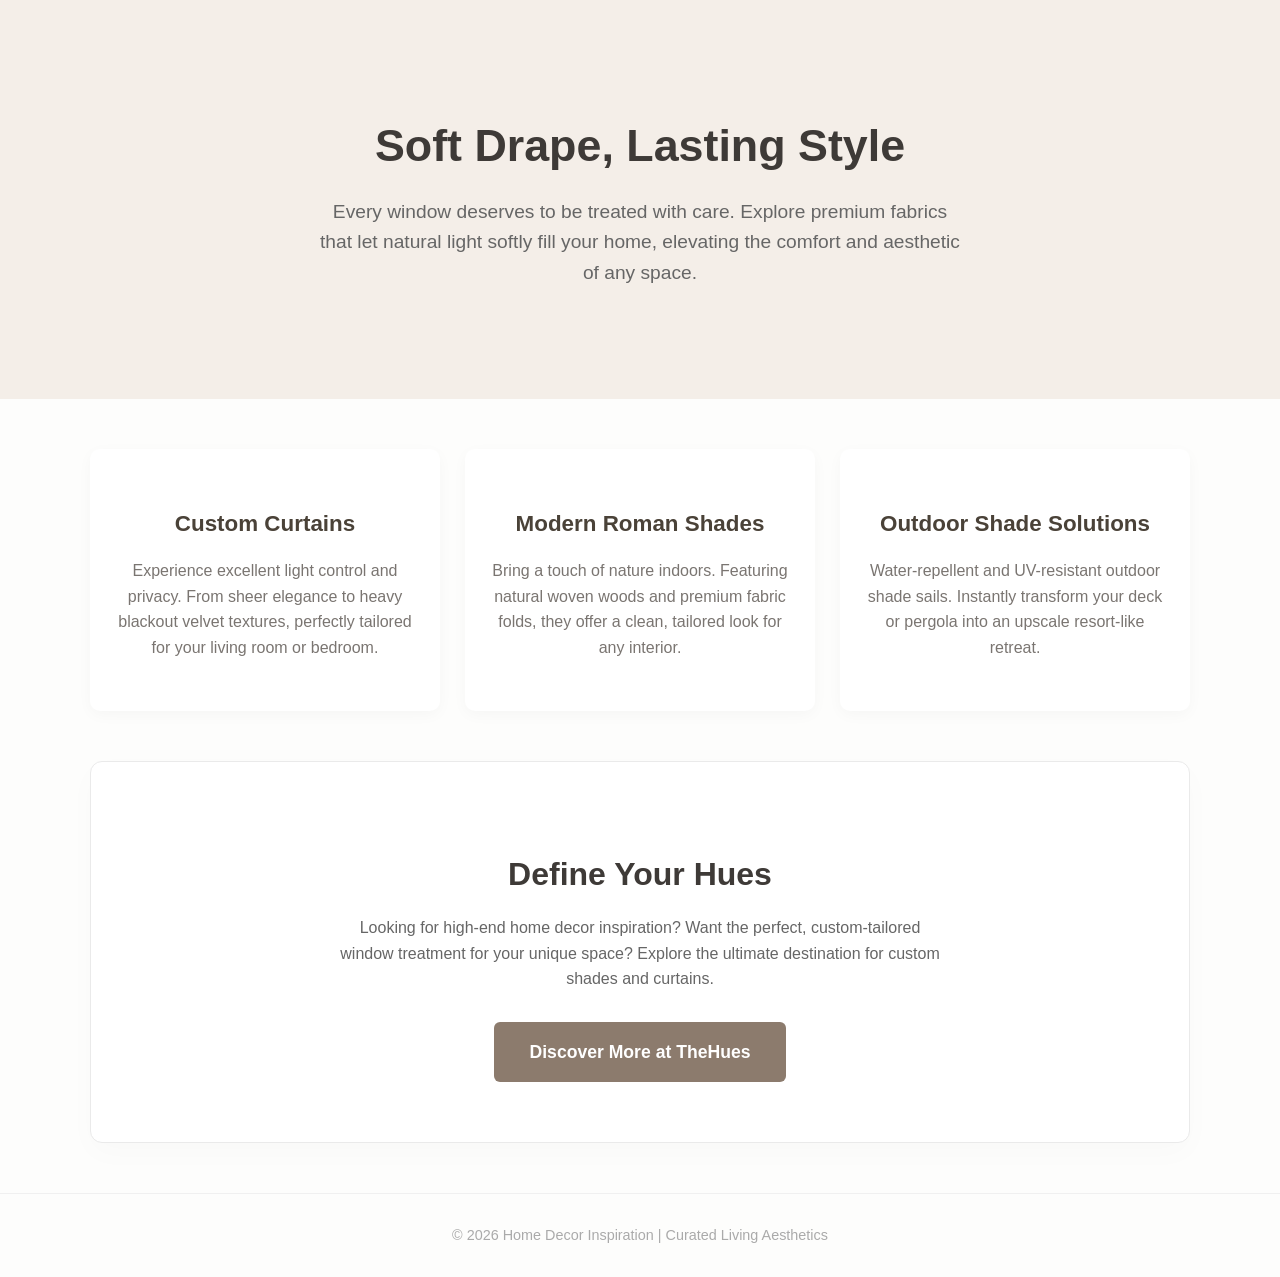
==== index.html @ 333c7a56 "Create index.html" ====
<!DOCTYPE html>
<html lang="en">
<head>
    <meta charset="UTF-8">
    <meta name="viewport" content="width=device-width, initial-scale=1.0">
    <title>Home Decor Inspiration | Custom Curtains & Shades</title>
    <style>
        body {
            font-family: 'Helvetica Neue', Helvetica, Arial, sans-serif;
            margin: 0;
            padding: 0;
            background-color: #fdfdfc;
            color: #333;
            line-height: 1.6;
        }

        header {
            background-color: #f4eee8;
            padding: 80px 20px;
            text-align: center;
        }
        header h1 {
            font-size: 2.8em;
            margin-bottom: 15px;
            color: #3e3a37;
        }
        header p {
            font-size: 1.2em;
            color: #666;
            max-width: 650px;
            margin: 0 auto 30px auto;
        }

        .container {
            max-width: 1100px;
            margin: 50px auto;
            padding: 0 20px;
        }

        .features {
            display: flex;
            gap: 25px;
            flex-wrap: wrap;
            margin-bottom: 50px;
        }
        .card {
            flex: 1;
            min-width: 280px;
            background: #ffffff;
            padding: 35px 25px;
            border-radius: 10px;
            box-shadow: 0 4px 15px rgba(0,0,0,0.03);
            text-align: center;
            transition: transform 0.3s ease;
        }
        .card:hover {
            transform: translateY(-5px);
        }
        .card h3 {
            color: #4a4238;
            font-size: 1.4em;
            margin-bottom: 15px;
        }
        .card p {
            color: #7a7571;
            font-size: 1em;
        }

        .cta-section {
            text-align: center;
            padding: 60px 20px;
            background-color: #ffffff;
            border: 1px solid #eaeaea;
            border-radius: 12px;
            box-shadow: 0 10px 30px rgba(0,0,0,0.02);
        }
        .cta-section h2 {
            color: #3e3a37;
            font-size: 2em;
            margin-bottom: 15px;
        }
        .cta-section p {
            color: #666;
            max-width: 600px;
            margin: 0 auto 30px auto;
        }

        .cta-button {
            display: inline-block;
            background-color: #8c7b6d;
            color: #ffffff;
            padding: 16px 36px;
            text-decoration: none;
            font-size: 1.1em;
            font-weight: bold;
            border-radius: 6px;
            transition: background-color 0.3s ease;
        }
        .cta-button:hover {
            background-color: #736457;
        }

        footer {
            text-align: center;
            padding: 30px 20px;
            color: #aaa;
            font-size: 0.9em;
            background-color: #fdfdfc;
            border-top: 1px solid #f0f0f0;
        }
    </style>
</head>
<body>

    <header>
        <h1>Soft Drape, Lasting Style</h1>
        <p>Every window deserves to be treated with care. Explore premium fabrics that let natural light softly fill your home, elevating the comfort and aesthetic of any space.</p>
    </header>

    <div class="container">
        
        <div class="features">
            <div class="card">
                <h3>Custom Curtains</h3>
                <p>Experience excellent light control and privacy. From sheer elegance to heavy blackout velvet textures, perfectly tailored for your living room or bedroom.</p>
            </div>
            <div class="card">
                <h3>Modern Roman Shades</h3>
                <p>Bring a touch of nature indoors. Featuring natural woven woods and premium fabric folds, they offer a clean, tailored look for any interior.</p>
            </div>
            <div class="card">
                <h3>Outdoor Shade Solutions</h3>
                <p>Water-repellent and UV-resistant outdoor shade sails. Instantly transform your deck or pergola into an upscale resort-like retreat.</p>
            </div>
        </div>

        <div class="cta-section">
            <h2>Define Your Hues</h2>
            <p>Looking for high-end home decor inspiration? Want the perfect, custom-tailored window treatment for your unique space? Explore the ultimate destination for custom shades and curtains.</p>
            
            <a href="https://thehues.com" class="cta-button" target="_blank" rel="noopener noreferrer">
                Discover More at TheHues
            </a>
        </div>
    </div>

    <footer>
        &copy; 2026 Home Decor Inspiration | Curated Living Aesthetics
    </footer>

</body>
</html>
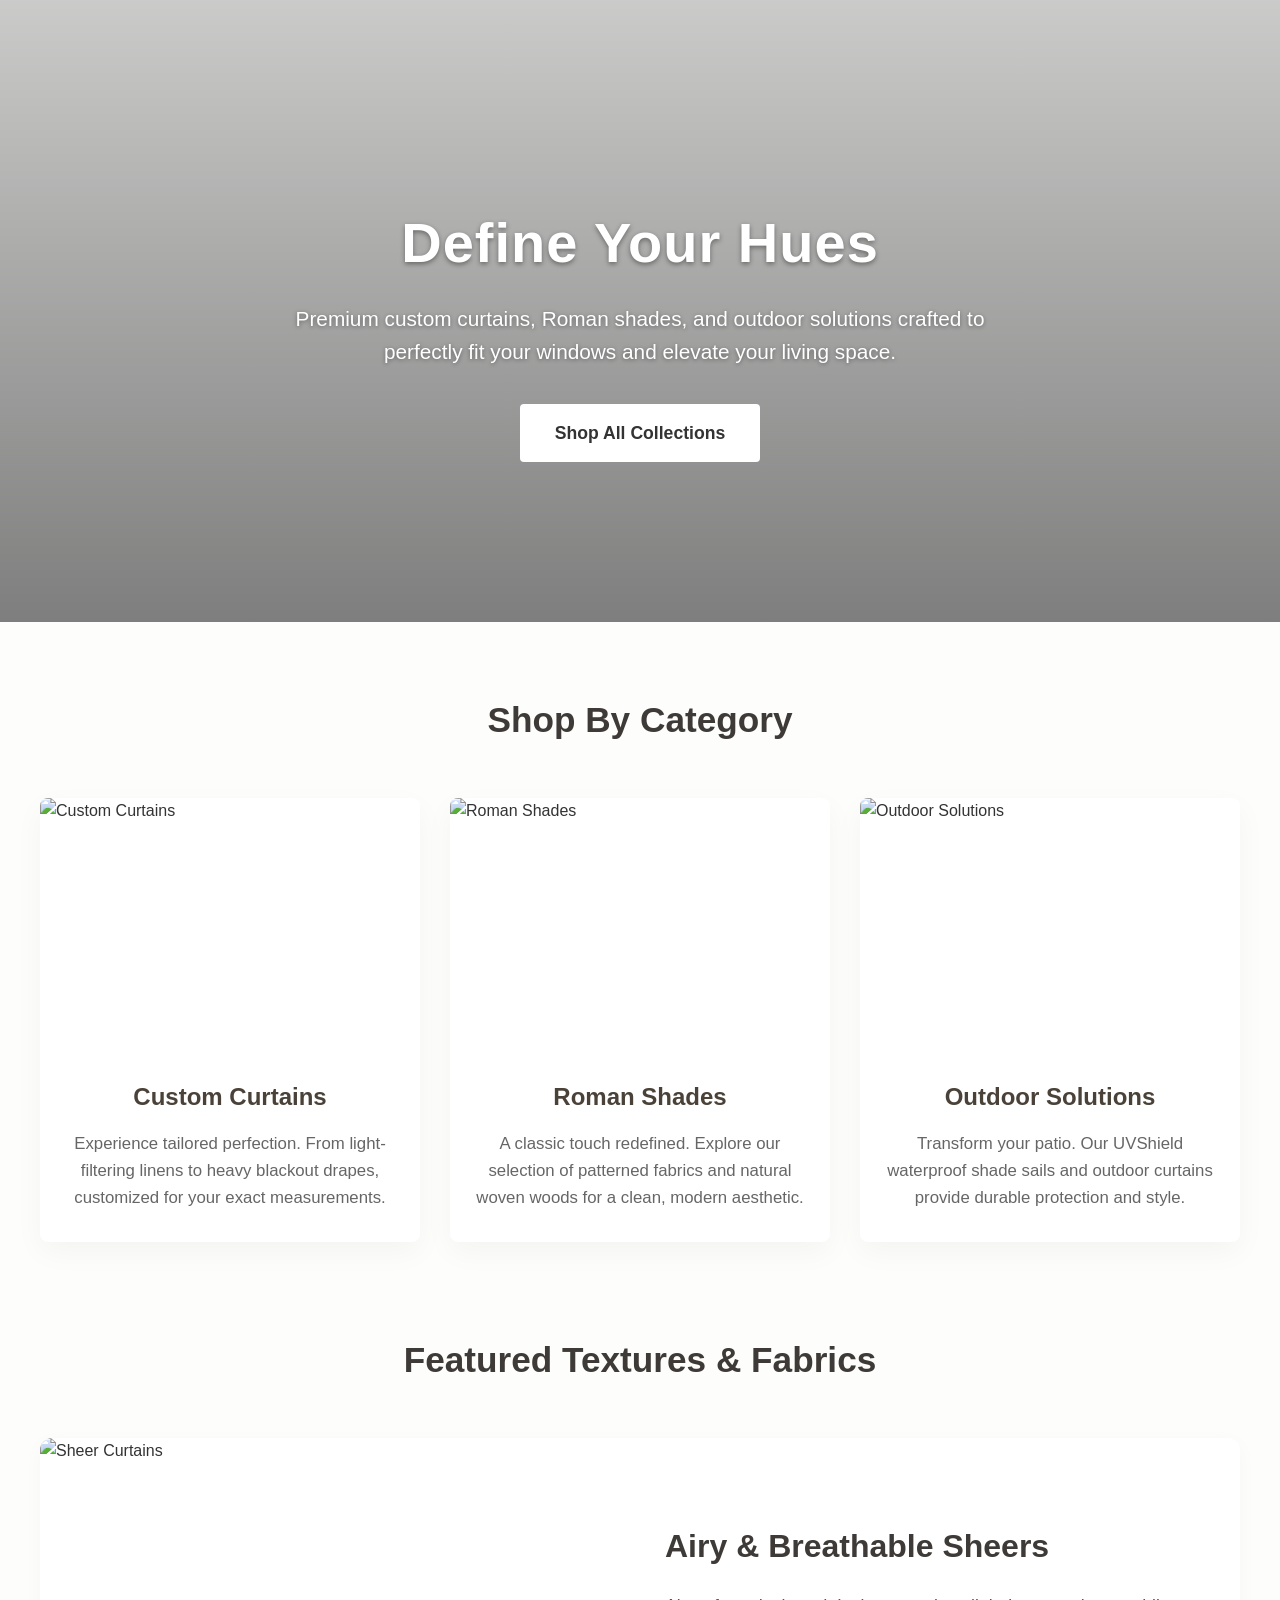
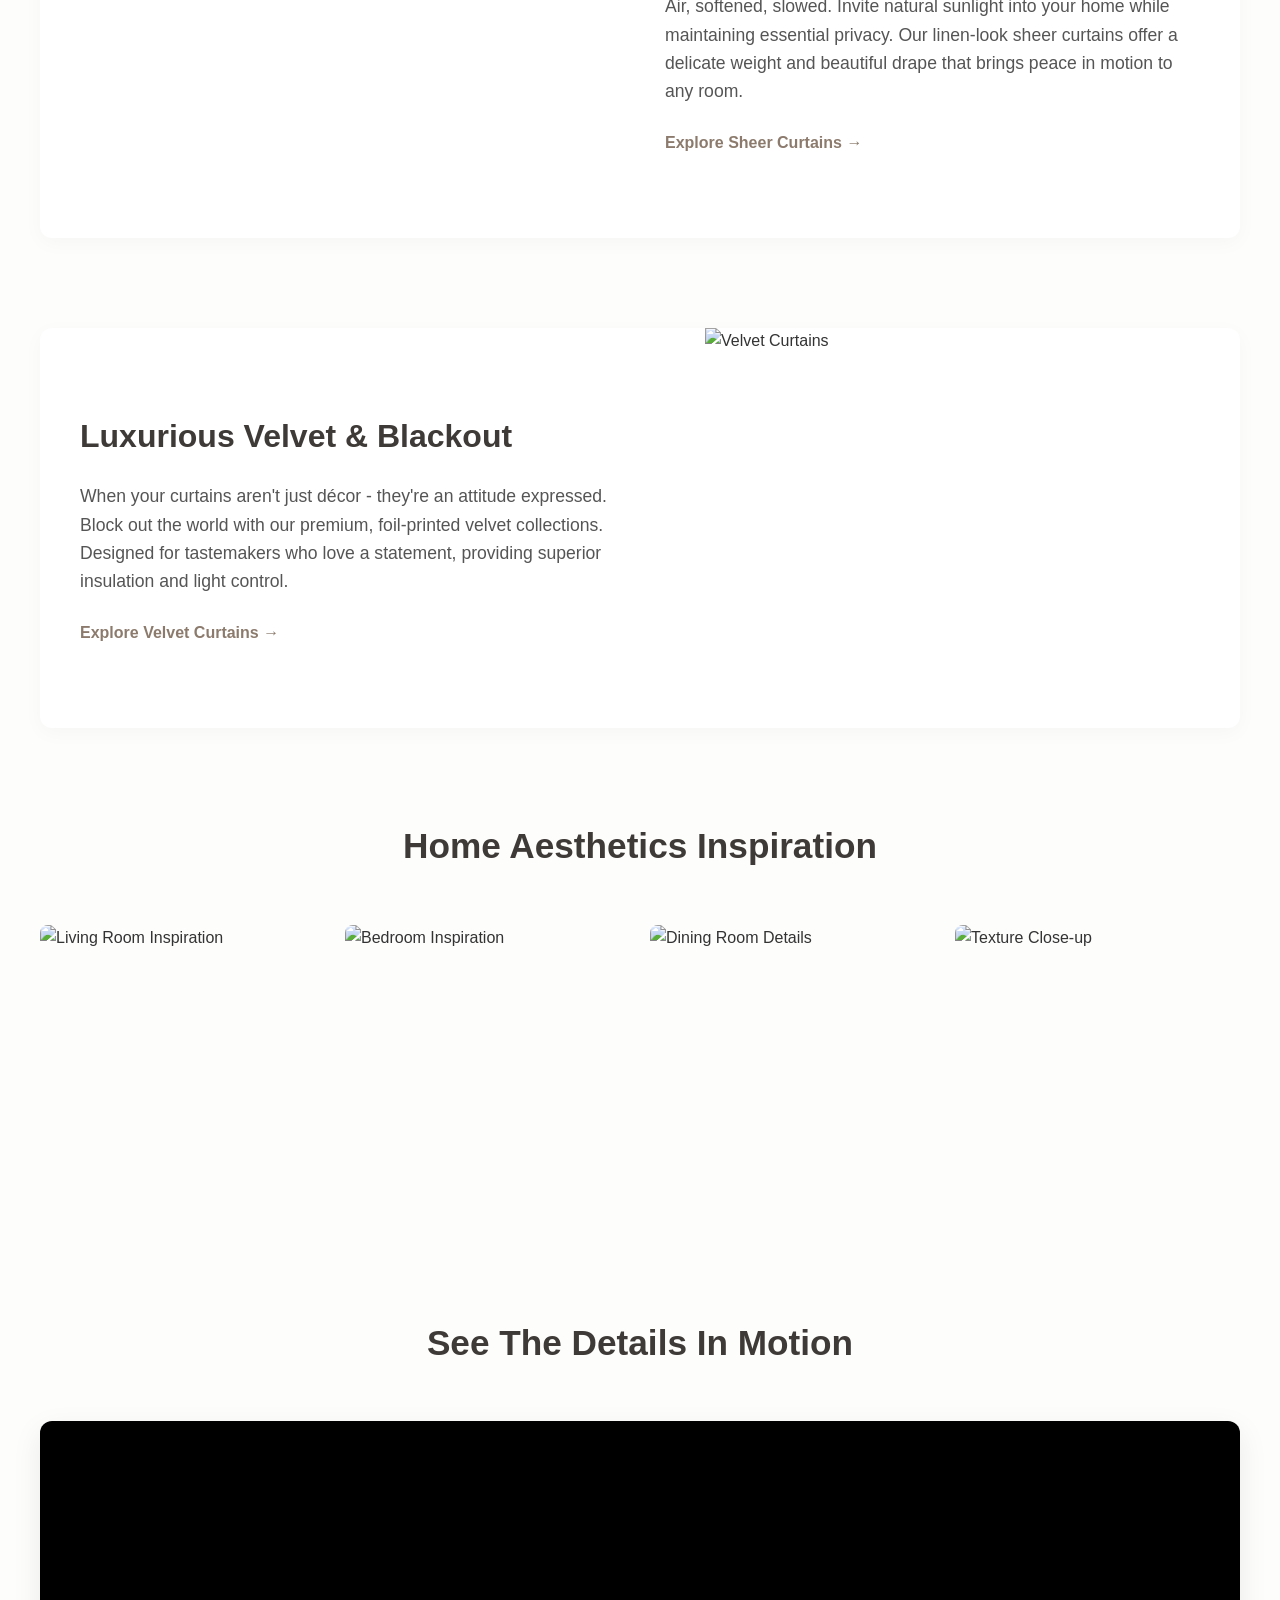
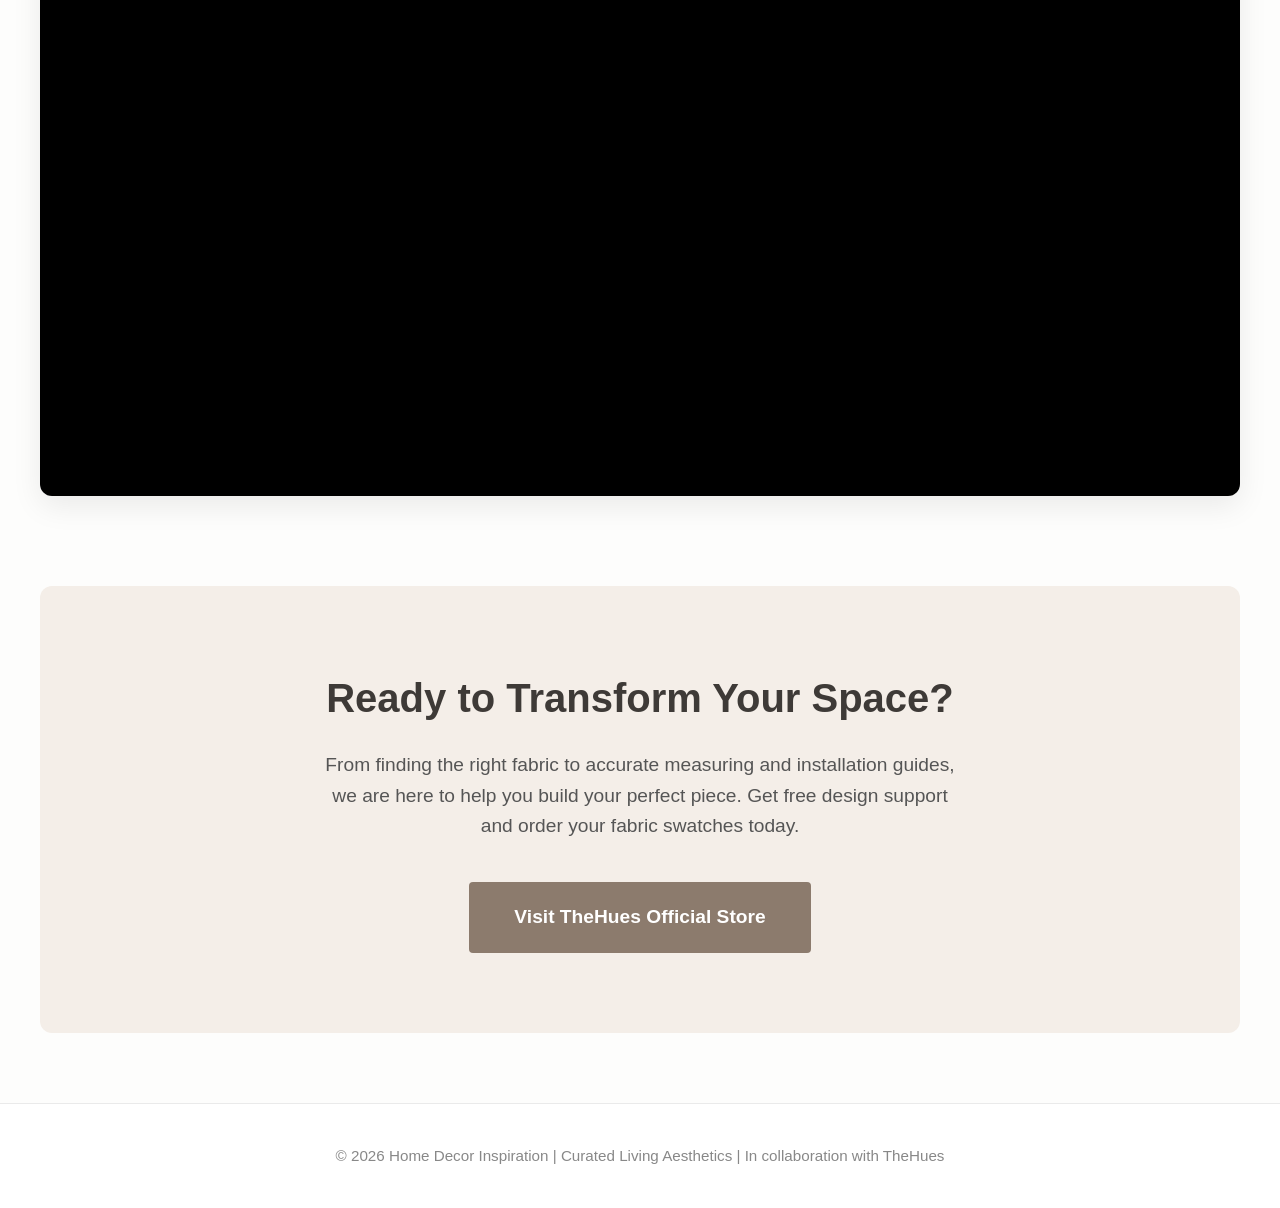
==== commit 9d28b298: "Update index.html" ====
--- a/index.html
+++ b/index.html
@@ -3,7 +3,7 @@
 <head>
     <meta charset="UTF-8">
     <meta name="viewport" content="width=device-width, initial-scale=1.0">
-    <title>Home Decor Inspiration | Custom Curtains & Shades</title>
+    <title>TheHues | Custom Curtains, Roman Shades & Outdoor Sails</title>
     <style>
         body {
             font-family: 'Helvetica Neue', Helvetica, Arial, sans-serif;
@@ -14,138 +14,346 @@
             line-height: 1.6;
         }
 
-        header {
+        .hero {
+            background: linear-gradient(rgba(0, 0, 0, 0.2), rgba(0, 0, 0, 0.5)), 
+                        url('https://thehues.com/cdn/shop/files/page_homepage-after.jpg?v=1757927493&width=3573') center/cover no-repeat;
+            padding: 160px 20px;
+            text-align: center;
+            color: #ffffff;
+        }
+        
+        .hero h1 {
+            font-size: 3.5em;
+            margin-bottom: 15px;
+            text-shadow: 0 2px 5px rgba(0,0,0,0.4);
+            letter-spacing: 1px;
+        }
+        
+        .hero p {
+            font-size: 1.3em;
+            max-width: 750px;
+            margin: 0 auto 35px auto;
+            text-shadow: 0 1px 4px rgba(0,0,0,0.4);
+        }
+
+        .hero-btn {
+            display: inline-block;
+            background-color: #ffffff;
+            color: #333;
+            padding: 15px 35px;
+            text-decoration: none;
+            font-size: 1.1em;
+            font-weight: bold;
+            border-radius: 4px;
+            transition: all 0.3s ease;
+        }
+
+        .hero-btn:hover {
             background-color: #f4eee8;
-            padding: 80px 20px;
-            text-align: center;
-        }
-        header h1 {
-            font-size: 2.8em;
-            margin-bottom: 15px;
+            transform: translateY(-2px);
+        }
+
+        .container {
+            max-width: 1200px;
+            margin: 70px auto;
+            padding: 0 20px;
+        }
+
+        .section-title {
+            text-align: center;
+            font-size: 2.2em;
             color: #3e3a37;
-        }
-        header p {
-            font-size: 1.2em;
-            color: #666;
-            max-width: 650px;
-            margin: 0 auto 30px auto;
-        }
-
-        .container {
-            max-width: 1100px;
-            margin: 50px auto;
-            padding: 0 20px;
+            margin-bottom: 50px;
+            font-weight: 600;
         }
 
         .features {
             display: flex;
-            gap: 25px;
+            gap: 30px;
             flex-wrap: wrap;
-            margin-bottom: 50px;
-        }
+            margin-bottom: 90px;
+        }
+        
         .card {
             flex: 1;
-            min-width: 280px;
+            min-width: 300px;
             background: #ffffff;
-            padding: 35px 25px;
-            border-radius: 10px;
-            box-shadow: 0 4px 15px rgba(0,0,0,0.03);
-            text-align: center;
-            transition: transform 0.3s ease;
-        }
+            border-radius: 8px;
+            box-shadow: 0 10px 30px rgba(0,0,0,0.04);
+            overflow: hidden;
+            transition: transform 0.3s ease, box-shadow 0.3s ease;
+        }
+        
         .card:hover {
-            transform: translateY(-5px);
-        }
+            transform: translateY(-10px);
+            box-shadow: 0 15px 40px rgba(0,0,0,0.08);
+        }
+        
+        .card img {
+            width: 100%;
+            height: 250px;
+            object-fit: cover;
+            display: block;
+        }
+        
+        .card-content {
+            padding: 30px 25px;
+            text-align: center;
+        }
+        
         .card h3 {
             color: #4a4238;
-            font-size: 1.4em;
+            font-size: 1.5em;
+            margin-top: 0;
             margin-bottom: 15px;
         }
+        
         .card p {
-            color: #7a7571;
-            font-size: 1em;
+            color: #666;
+            font-size: 1.05em;
+            margin: 0;
+        }
+
+        .split-section {
+            display: flex;
+            align-items: center;
+            gap: 50px;
+            margin-bottom: 90px;
+            background-color: #fff;
+            border-radius: 12px;
+            overflow: hidden;
+            box-shadow: 0 5px 20px rgba(0,0,0,0.03);
+        }
+
+        .split-section.reverse {
+            flex-direction: row-reverse;
+        }
+
+        .split-image {
+            flex: 1;
+            min-width: 300px;
+        }
+
+        .split-image img {
+            width: 100%;
+            height: 100%;
+            min-height: 400px;
+            object-fit: cover;
+            display: block;
+        }
+
+        .split-content {
+            flex: 1;
+            padding: 40px;
+            min-width: 300px;
+        }
+
+        .split-content h3 {
+            font-size: 2em;
+            color: #3e3a37;
+            margin-top: 0;
+            margin-bottom: 20px;
+        }
+
+        .split-content p {
+            font-size: 1.1em;
+            color: #555;
+            margin-bottom: 25px;
+        }
+
+        .gallery {
+            display: grid;
+            grid-template-columns: repeat(auto-fit, minmax(250px, 1fr));
+            gap: 20px;
+            margin-bottom: 90px;
+        }
+
+        .gallery img {
+            width: 100%;
+            height: 300px;
+            object-fit: cover;
+            border-radius: 8px;
+            transition: transform 0.4s ease;
+        }
+
+        .gallery img:hover {
+            transform: scale(1.03);
+        }
+
+        .video-section {
+            margin-bottom: 90px;
+        }
+        
+        .video-wrapper {
+            position: relative;
+            padding-bottom: 56.25%;
+            height: 0;
+            overflow: hidden;
+            border-radius: 12px;
+            box-shadow: 0 10px 30px rgba(0,0,0,0.08);
+            background-color: #000;
+        }
+        
+        .video-wrapper iframe {
+            position: absolute;
+            top: 0;
+            left: 0;
+            width: 100%;
+            height: 100%;
+            border: none;
         }
 
         .cta-section {
             text-align: center;
-            padding: 60px 20px;
-            background-color: #ffffff;
-            border: 1px solid #eaeaea;
+            padding: 80px 20px;
+            background-color: #f4eee8;
             border-radius: 12px;
-            box-shadow: 0 10px 30px rgba(0,0,0,0.02);
-        }
+            margin-bottom: 50px;
+        }
+        
         .cta-section h2 {
             color: #3e3a37;
-            font-size: 2em;
-            margin-bottom: 15px;
-        }
+            font-size: 2.5em;
+            margin-top: 0;
+            margin-bottom: 20px;
+        }
+        
         .cta-section p {
-            color: #666;
-            max-width: 600px;
-            margin: 0 auto 30px auto;
-        }
-
+            color: #555;
+            max-width: 650px;
+            margin: 0 auto 40px auto;
+            font-size: 1.2em;
+        }
+        
         .cta-button {
             display: inline-block;
             background-color: #8c7b6d;
             color: #ffffff;
-            padding: 16px 36px;
+            padding: 20px 45px;
             text-decoration: none;
-            font-size: 1.1em;
+            font-size: 1.2em;
             font-weight: bold;
-            border-radius: 6px;
-            transition: background-color 0.3s ease;
-        }
+            border-radius: 4px;
+            transition: background-color 0.3s ease, transform 0.2s ease;
+        }
+        
         .cta-button:hover {
             background-color: #736457;
+            transform: scale(1.02);
         }
 
         footer {
             text-align: center;
-            padding: 30px 20px;
-            color: #aaa;
-            font-size: 0.9em;
-            background-color: #fdfdfc;
-            border-top: 1px solid #f0f0f0;
+            padding: 40px 20px;
+            color: #888;
+            font-size: 0.95em;
+            background-color: #ffffff;
+            border-top: 1px solid #eaeaea;
+        }
+
+        @media (max-width: 768px) {
+            .split-section, .split-section.reverse {
+                flex-direction: column;
+            }
+            .split-image img {
+                min-height: 250px;
+            }
+            .hero {
+                padding: 100px 20px;
+            }
+            .hero h1 {
+                font-size: 2.5em;
+            }
         }
     </style>
 </head>
 <body>
 
-    <header>
-        <h1>Soft Drape, Lasting Style</h1>
-        <p>Every window deserves to be treated with care. Explore premium fabrics that let natural light softly fill your home, elevating the comfort and aesthetic of any space.</p>
+    <header class="hero">
+        <h1>Define Your Hues</h1>
+        <p>Premium custom curtains, Roman shades, and outdoor solutions crafted to perfectly fit your windows and elevate your living space.</p>
+        <a href="https://thehues.com" class="hero-btn" target="_blank" rel="noopener noreferrer">Shop All Collections</a>
     </header>
 
     <div class="container">
+        
+        <h2 class="section-title">Shop By Category</h2>
         
         <div class="features">
             <div class="card">
-                <h3>Custom Curtains</h3>
-                <p>Experience excellent light control and privacy. From sheer elegance to heavy blackout velvet textures, perfectly tailored for your living room or bedroom.</p>
+                <img src="https://thehues.com/cdn/shop/files/cassie-linen-blend-made-to-order-custom-window-curtains.jpg?v=1770606963&width=750" alt="Custom Curtains">
+                <div class="card-content">
+                    <h3>Custom Curtains</h3>
+                    <p>Experience tailored perfection. From light-filtering linens to heavy blackout drapes, customized for your exact measurements.</p>
+                </div>
             </div>
             <div class="card">
-                <h3>Modern Roman Shades</h3>
-                <p>Bring a touch of nature indoors. Featuring natural woven woods and premium fabric folds, they offer a clean, tailored look for any interior.</p>
+                <img src="https://thehues.com/cdn/shop/files/dusty-blue-floral-pattern-roman-blind.png?v=1771166500&width=750" alt="Roman Shades">
+                <div class="card-content">
+                    <h3>Roman Shades</h3>
+                    <p>A classic touch redefined. Explore our selection of patterned fabrics and natural woven woods for a clean, modern aesthetic.</p>
+                </div>
             </div>
             <div class="card">
-                <h3>Outdoor Shade Solutions</h3>
-                <p>Water-repellent and UV-resistant outdoor shade sails. Instantly transform your deck or pergola into an upscale resort-like retreat.</p>
+                <img src="https://thehues.com/cdn/shop/files/UVShield_Waterproof_Triangle_Sun_Shade_Sail_Beige_Close-up.jpg?v=1771149216&width=750" alt="Outdoor Solutions">
+                <div class="card-content">
+                    <h3>Outdoor Solutions</h3>
+                    <p>Transform your patio. Our UVShield waterproof shade sails and outdoor curtains provide durable protection and style.</p>
+                </div>
+            </div>
+        </div>
+
+        <h2 class="section-title">Featured Textures & Fabrics</h2>
+
+        <div class="split-section">
+            <div class="split-image">
+                <img src="https://thehues.com/cdn/shop/files/YarnLinenLookSheerCustomCurtain-white-1.webp?v=1770961070&width=750" alt="Sheer Curtains">
+            </div>
+            <div class="split-content">
+                <h3>Airy & Breathable Sheers</h3>
+                <p>Air, softened, slowed. Invite natural sunlight into your home while maintaining essential privacy. Our linen-look sheer curtains offer a delicate weight and beautiful drape that brings peace in motion to any room.</p>
+                <a href="https://thehues.com" target="_blank" rel="noopener noreferrer" style="color: #8c7b6d; font-weight: bold; text-decoration: none;">Explore Sheer Curtains &rarr;</a>
+            </div>
+        </div>
+
+        <div class="split-section reverse">
+            <div class="split-image">
+                <img src="https://thehues.com/cdn/shop/files/Zen_Velvet_Custom_Curtains.jpg?v=1771139210&width=750" alt="Velvet Curtains">
+            </div>
+            <div class="split-content">
+                <h3>Luxurious Velvet & Blackout</h3>
+                <p>When your curtains aren't just décor - they're an attitude expressed. Block out the world with our premium, foil-printed velvet collections. Designed for tastemakers who love a statement, providing superior insulation and light control.</p>
+                <a href="https://thehues.com" target="_blank" rel="noopener noreferrer" style="color: #8c7b6d; font-weight: bold; text-decoration: none;">Explore Velvet Curtains &rarr;</a>
+            </div>
+        </div>
+
+        <h2 class="section-title">Home Aesthetics Inspiration</h2>
+        <div class="gallery">
+            <img src="https://thehues.com/cdn/shop/files/20250515-Aframe-2263_resolution-standardv2-2x.jpg?v=1771134519&width=750" alt="Living Room Inspiration">
+            <img src="https://thehues.com/cdn/shop/files/DSC04037_-13_68286b1c-aa18-4328-bf79-9357b04827c1.jpg?v=1771153720&width=750" alt="Bedroom Inspiration">
+            <img src="https://thehues.com/cdn/shop/files/IMG_3231.jpg?v=1769481766&width=4284" alt="Dining Room Details">
+            <img src="https://thehues.com/cdn/shop/files/DSC_6976.jpg?v=1766391287&width=4000" alt="Texture Close-up">
+        </div>
+
+        <h2 class="section-title">See The Details In Motion</h2>
+        <div class="video-section">
+            <div class="video-wrapper">
+                <iframe src="https://www.youtube.com/embed/jnhYqwDyllg?mute=1&autoplay=1&loop=1&playlist=jnhYqwDyllg&controls=0" allow="autoplay; encrypted-media" allowfullscreen></iframe>
             </div>
         </div>
 
         <div class="cta-section">
-            <h2>Define Your Hues</h2>
-            <p>Looking for high-end home decor inspiration? Want the perfect, custom-tailored window treatment for your unique space? Explore the ultimate destination for custom shades and curtains.</p>
-            
+            <h2>Ready to Transform Your Space?</h2>
+            <p>From finding the right fabric to accurate measuring and installation guides, we are here to help you build your perfect piece. Get free design support and order your fabric swatches today.</p>
             <a href="https://thehues.com" class="cta-button" target="_blank" rel="noopener noreferrer">
-                Discover More at TheHues
+                Visit TheHues Official Store
             </a>
         </div>
+
     </div>
 
     <footer>
-        &copy; 2026 Home Decor Inspiration | Curated Living Aesthetics
+        &copy; 2026 Home Decor Inspiration | Curated Living Aesthetics | In collaboration with TheHues
     </footer>
 
 </body>
